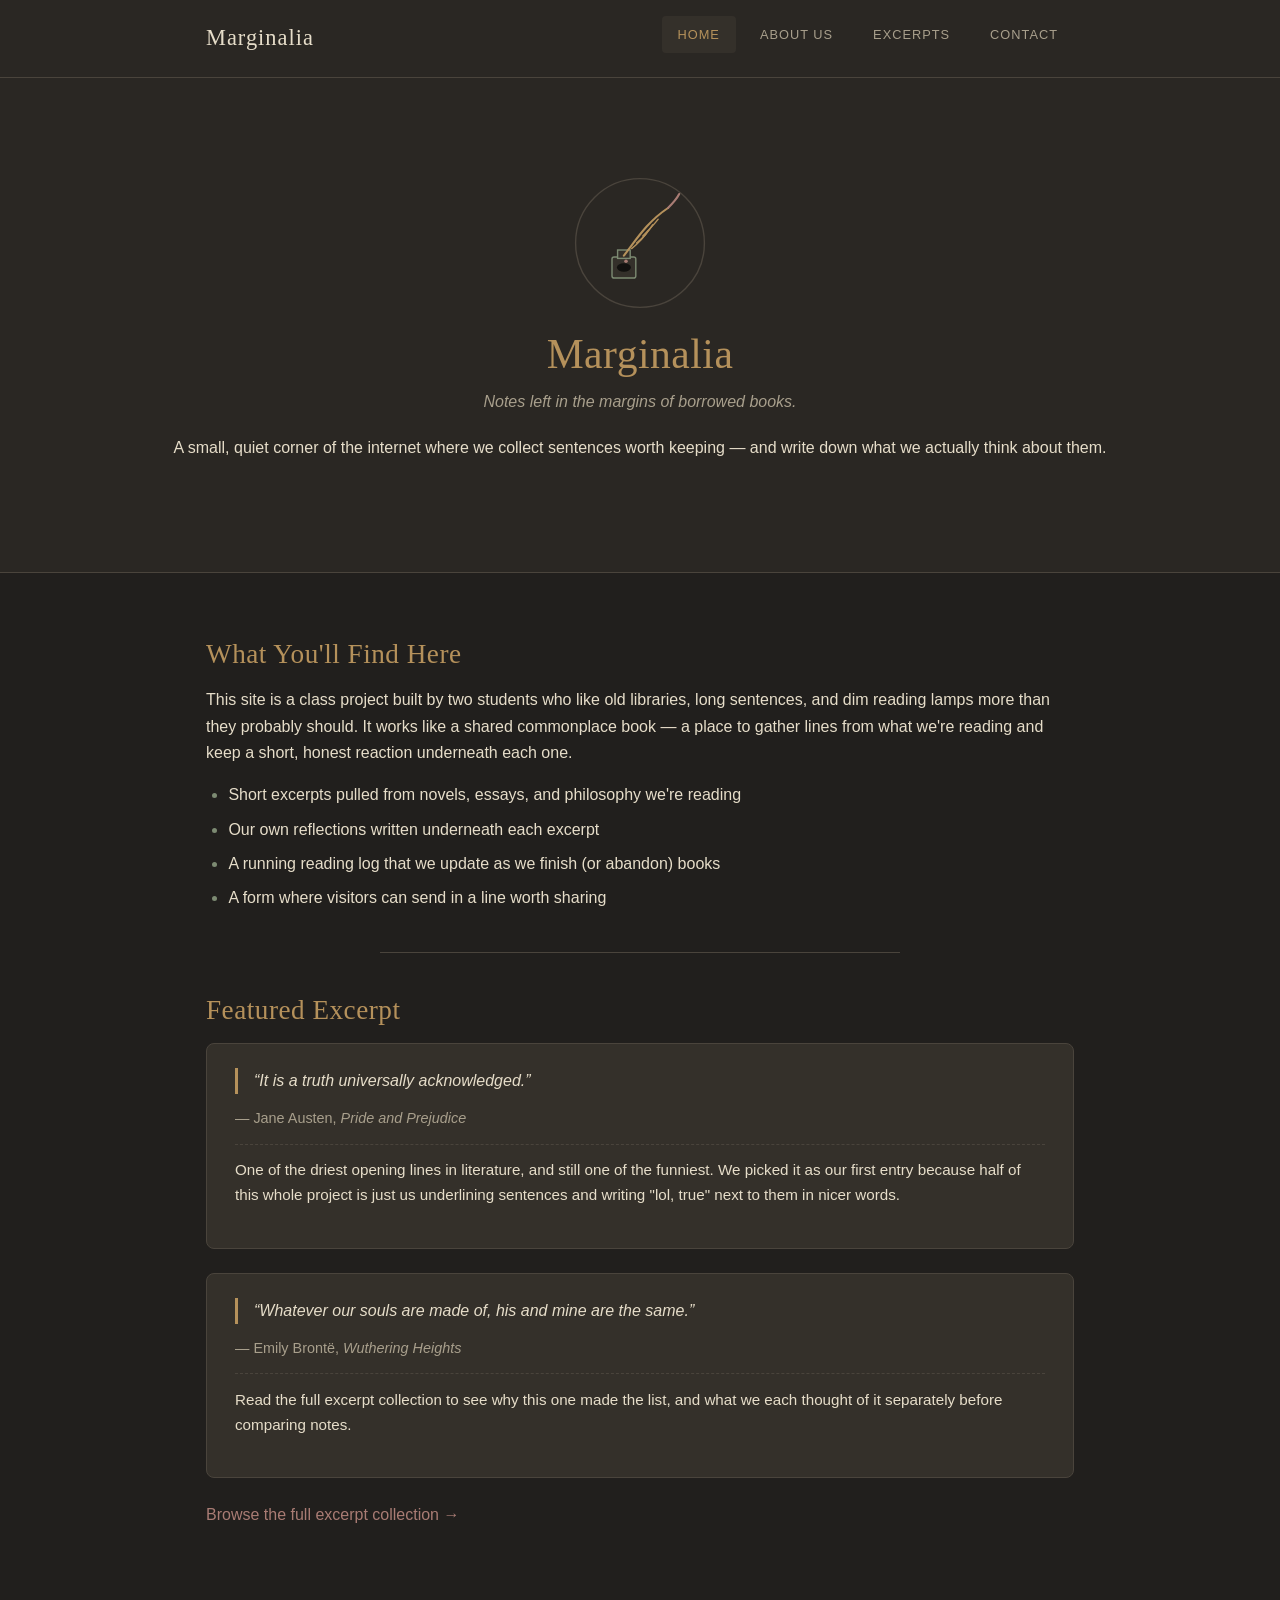
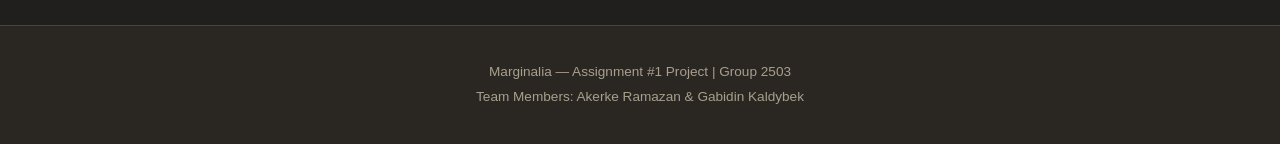
==== index.html @ 623434b5 "Add files via upload" ====
<!DOCTYPE html>
<html lang="en">
<head>
  <!-- Assignment #1: HTML & CSS Basics | Team: Marginalia | Group 2503
       Page created by: Akerke Ramazan -->
  <meta charset="UTF-8">
  <meta name="viewport" content="width=device-width, initial-scale=1.0">
  <title>Marginalia — A Book Excerpt Journal</title>
  <link rel="stylesheet" href="css/style.css">
</head>
<body>

  <header class="site-header">
    <div class="container header-inner">
      <a href="index.html" id="site-title">Marginalia</a>
      <nav>
        <ul class="nav-menu">
          <li><a href="index.html" class="active">Home</a></li>
          <li><a href="about.html">About Us</a></li>
          <li><a href="excerpts.html">Excerpts</a></li>
          <li><a href="contact.html">Contact</a></li>
        </ul>
      </nav>
    </div>
  </header>

  <section id="hero">
    <img src="images/quill-illustration.svg" alt="Illustration of a quill pen resting beside an ink bottle" width="140" height="140">
    <h1>Marginalia</h1>
    <p class="tagline">Notes left in the margins of borrowed books.</p>
    <p>A small, quiet corner of the internet where we collect sentences worth keeping —
      and write down what we actually think about them.</p>
  </section>

  <main class="container">

    <section>
      <h2>What You'll Find Here</h2>
      <p>This site is a class project built by two students who like old libraries,
        long sentences, and dim reading lamps more than they probably should.
        It works like a shared commonplace book — a place to gather lines from what
        we're reading and keep a short, honest reaction underneath each one.</p>
      <ul>
        <li>Short excerpts pulled from novels, essays, and philosophy we're reading</li>
        <li>Our own reflections written underneath each excerpt</li>
        <li>A running reading log that we update as we finish (or abandon) books</li>
        <li>A form where visitors can send in a line worth sharing</li>
      </ul>
    </section>

    <hr class="section-divider">

    <section>
      <h2>Featured Excerpt</h2>
      <div class="card excerpt-card">
        <blockquote>&ldquo;It is a truth universally acknowledged.&rdquo;</blockquote>
        <p class="source">— Jane Austen, <em>Pride and Prejudice</em></p>
        <p class="reflection">One of the driest opening lines in literature, and still one of
          the funniest. We picked it as our first entry because half of this whole project
          is just us underlining sentences and writing "lol, true" next to them in nicer words.</p>
      </div>

      <div class="card excerpt-card">
        <blockquote>&ldquo;Whatever our souls are made of, his and mine are the same.&rdquo;</blockquote>
        <p class="source">— Emily Brontë, <em>Wuthering Heights</em></p>
        <p class="reflection">Read the full excerpt collection to see why this one made the
          list, and what we each thought of it separately before comparing notes.</p>
      </div>

      <p><a href="excerpts.html">Browse the full excerpt collection &rarr;</a></p>
    </section>

  </main>

  <footer>
    <p>Marginalia — Assignment #1 Project | Group 2503</p>
    <p>Team Members: Akerke Ramazan &amp; Gabidin Kaldybek</p>
  </footer>

</body>
</html>
---- css/style.css ----
/* ==========================================================================
   Marginalia — shared stylesheet
   Assignment #1: HTML & CSS Basics | Group 2503
   Theme: Dark Academia x Morandi palette
   ========================================================================== */

/* ---- 1. Colour palette & shared variables ------------------------------ */
:root {
  --bg: #211f1d;
  --bg-alt: #2a2723;
  --surface: #34302a;
  --border: #4a443c;
  --text: #e6ddc9;
  --text-muted: #a89f8c;
  --accent-gold: #b5915b;
  --accent-gold-dark: #8f7248;
  --accent-sage: #7c8a72;
  --accent-rose: #a97c74;

  --font-heading: Georgia, 'Times New Roman', Times, serif;
  --font-body: 'Segoe UI', Tahoma, Verdana, sans-serif;
}

/* ---- 2. Element (global) selectors -------------------------------------- */
* {
  box-sizing: border-box;
}

body {
  margin: 0;
  background-color: var(--bg);
  color: var(--text);
  font-family: var(--font-body);
  line-height: 1.65;
}

h1, h2, h3 {
  font-family: var(--font-heading);
  color: var(--accent-gold);
  font-weight: 400;
  letter-spacing: 0.5px;
  line-height: 1.25;
}

h1 { font-size: 2.6rem; margin: 0 0 0.5rem; }
h2 { font-size: 1.7rem; margin: 2rem 0 1rem; }
h3 { font-size: 1.2rem; margin: 1.2rem 0 0.6rem; color: var(--accent-sage); }

p { margin: 0 0 1rem; color: var(--text); }

a {
  color: var(--accent-rose);
  text-decoration: none;
  transition: color 0.2s ease;
}

a:hover {
  color: var(--accent-gold);
  text-decoration: underline;
}

img { max-width: 100%; display: block; }

ul, ol { margin: 0 0 1.2rem; padding-left: 1.4rem; }
ul li, ol li { margin-bottom: 0.5rem; }
ul li::marker { color: var(--accent-sage); }
ol li::marker { color: var(--accent-gold); font-weight: bold; }

table {
  width: 100%;
  border-collapse: collapse;
  margin: 1.5rem 0 2.5rem;
  background-color: var(--bg-alt);
}

th, td {
  border: 1px solid var(--border);
  padding: 0.75rem 1rem;
  text-align: left;
}

th {
  font-family: var(--font-heading);
  color: var(--accent-gold);
  background-color: var(--surface);
}

tr:nth-child(even) td { background-color: rgba(255, 255, 255, 0.03); }

blockquote {
  margin: 0 0 0.8rem;
  padding-left: 1rem;
  border-left: 3px solid var(--accent-gold);
  font-style: italic;
  color: var(--text);
}

/* ---- 3. Layout helpers (box model + mixed units) ------------------------ */
.container {
  width: 90%;
  max-width: 900px;
  margin: 0 auto;
  padding: 2rem 1rem;
}

.section-divider {
  width: 60%;
  height: 1px;
  margin: 2.5rem auto;
  background-color: var(--border);
  border: none;
}

/* ---- 4. Class selectors: reusable components ---------------------------- */
.tagline {
  color: var(--text-muted);
  font-style: italic;
  margin-bottom: 1.2rem;
}

.card {
  background-color: var(--surface);
  border: 1px solid var(--border);
  border-radius: 8px;
  padding: 1.5rem 1.75rem;
  margin-bottom: 1.5rem;
}

.excerpt-card .source {
  color: var(--text-muted);
  font-size: 0.9rem;
  margin-bottom: 0.8rem;
}

.excerpt-card .reflection {
  border-top: 1px dashed var(--border);
  padding-top: 0.8rem;
  margin-top: 0.8rem;
  font-size: 0.95rem;
}

.highlight {
  color: var(--accent-gold);
  font-weight: bold;
}

.avatar {
  width: 140px;
  height: 140px;
  border-radius: 50%;
  object-fit: cover;
  border: 3px solid var(--accent-gold);
  margin: 0 auto 1rem;
}

.team-grid {
  display: flex;
  flex-wrap: wrap;
  gap: 2rem;
  justify-content: center;
}

.team-card {
  flex: 1 1 260px;
  max-width: 320px;
  text-align: center;
}

.tag-list {
  display: flex;
  flex-wrap: wrap;
  gap: 0.6rem;
  list-style: none;
  padding-left: 0;
}

.tag-list li {
  background-color: var(--surface);
  border: 1px solid var(--border);
  color: var(--accent-sage);
  padding: 0.35rem 0.9rem;
  border-radius: 999px;
  font-size: 0.85rem;
  margin: 0;
}

/* ---- 5. ID selectors: unique page landmarks ------------------------------ */
#site-title {
  font-family: var(--font-heading);
  font-size: 1.4rem;
  color: var(--text);
  letter-spacing: 1px;
}

#site-title:hover { color: var(--accent-gold); text-decoration: none; }

#hero {
  min-height: 55vh;
  padding: 4rem 2rem;
  display: flex;
  flex-direction: column;
  justify-content: center;
  align-items: center;
  text-align: center;
  background-color: var(--bg-alt);
  border-bottom: 1px solid var(--border);
}

#hero img { margin-bottom: 1rem; }

#about-team { background-color: var(--bg-alt); }

#contact-form {
  background-color: var(--surface);
  border: 1px solid var(--border);
  border-radius: 8px;
  padding: 2rem;
}

#excerpts-table th:first-child { width: 30%; }

/* ---- 6. Header / navigation (descendant selectors) ----------------------- */
.site-header {
  background-color: var(--bg-alt);
  border-bottom: 1px solid var(--border);
  position: sticky;
  top: 0;
  z-index: 10;
}

.header-inner {
  display: flex;
  justify-content: space-between;
  align-items: center;
  padding-top: 1rem;
  padding-bottom: 1rem;
}

.nav-menu {
  display: flex;
  gap: 0.5rem;
  list-style: none;
  margin: 0;
  padding: 0;
}

.nav-menu a {
  display: inline-block;
  padding: 0.5rem 1rem;
  color: var(--text-muted);
  text-transform: uppercase;
  font-size: 0.8rem;
  letter-spacing: 1px;
  border-radius: 4px;
}

.nav-menu a:hover,
.nav-menu a.active {
  background-color: var(--surface);
  color: var(--accent-gold);
  text-decoration: none;
}

/* ---- 7. Forms & UI components -------------------------------------------- */
.form-group { margin-bottom: 1.3rem; }

.form-group label {
  display: block;
  margin-bottom: 0.4rem;
  color: var(--text-muted);
  font-size: 0.9rem;
}

input[type="text"],
input[type="email"],
select,
textarea {
  width: 100%;
  padding: 0.65rem 0.85rem;
  background-color: var(--bg);
  border: 1px solid var(--border);
  border-radius: 4px;
  color: var(--text);
  font-family: var(--font-body);
  font-size: 1rem;
}

textarea { min-height: 120px; resize: vertical; }

input[type="text"]:focus,
input[type="email"]:focus,
select:focus,
textarea:focus {
  outline: none;
  border-color: var(--accent-gold);
  box-shadow: 0 0 0 3px rgba(181, 145, 91, 0.22);
}

.radio-group { display: flex; flex-wrap: wrap; gap: 1.2rem; }
.radio-group label { display: flex; align-items: center; gap: 0.4rem; color: var(--text); font-size: 0.95rem; }

button, input[type="submit"] {
  background-color: var(--accent-gold);
  color: var(--bg);
  border: none;
  padding: 0.75rem 2rem;
  border-radius: 4px;
  font-size: 1rem;
  font-weight: bold;
  letter-spacing: 0.5px;
  cursor: pointer;
  transition: background-color 0.2s ease;
}

button:hover, input[type="submit"]:hover {
  background-color: var(--accent-gold-dark);
}

/* ---- 8. Footer ------------------------------------------------------------ */
footer {
  background-color: var(--bg-alt);
  border-top: 1px solid var(--border);
  text-align: center;
  padding: 2rem 1rem;
  margin-top: 3rem;
  color: var(--text-muted);
  font-size: 0.85rem;
}

footer p { margin: 0.2rem 0; color: var(--text-muted); }

/* ---- 9. Small screens ----------------------------------------------------- */
@media (max-width: 600px) {
  .header-inner { flex-direction: column; gap: 0.8rem; }
  h1 { font-size: 2rem; }
  #hero { min-height: 40vh; padding: 2.5rem 1rem; }
}
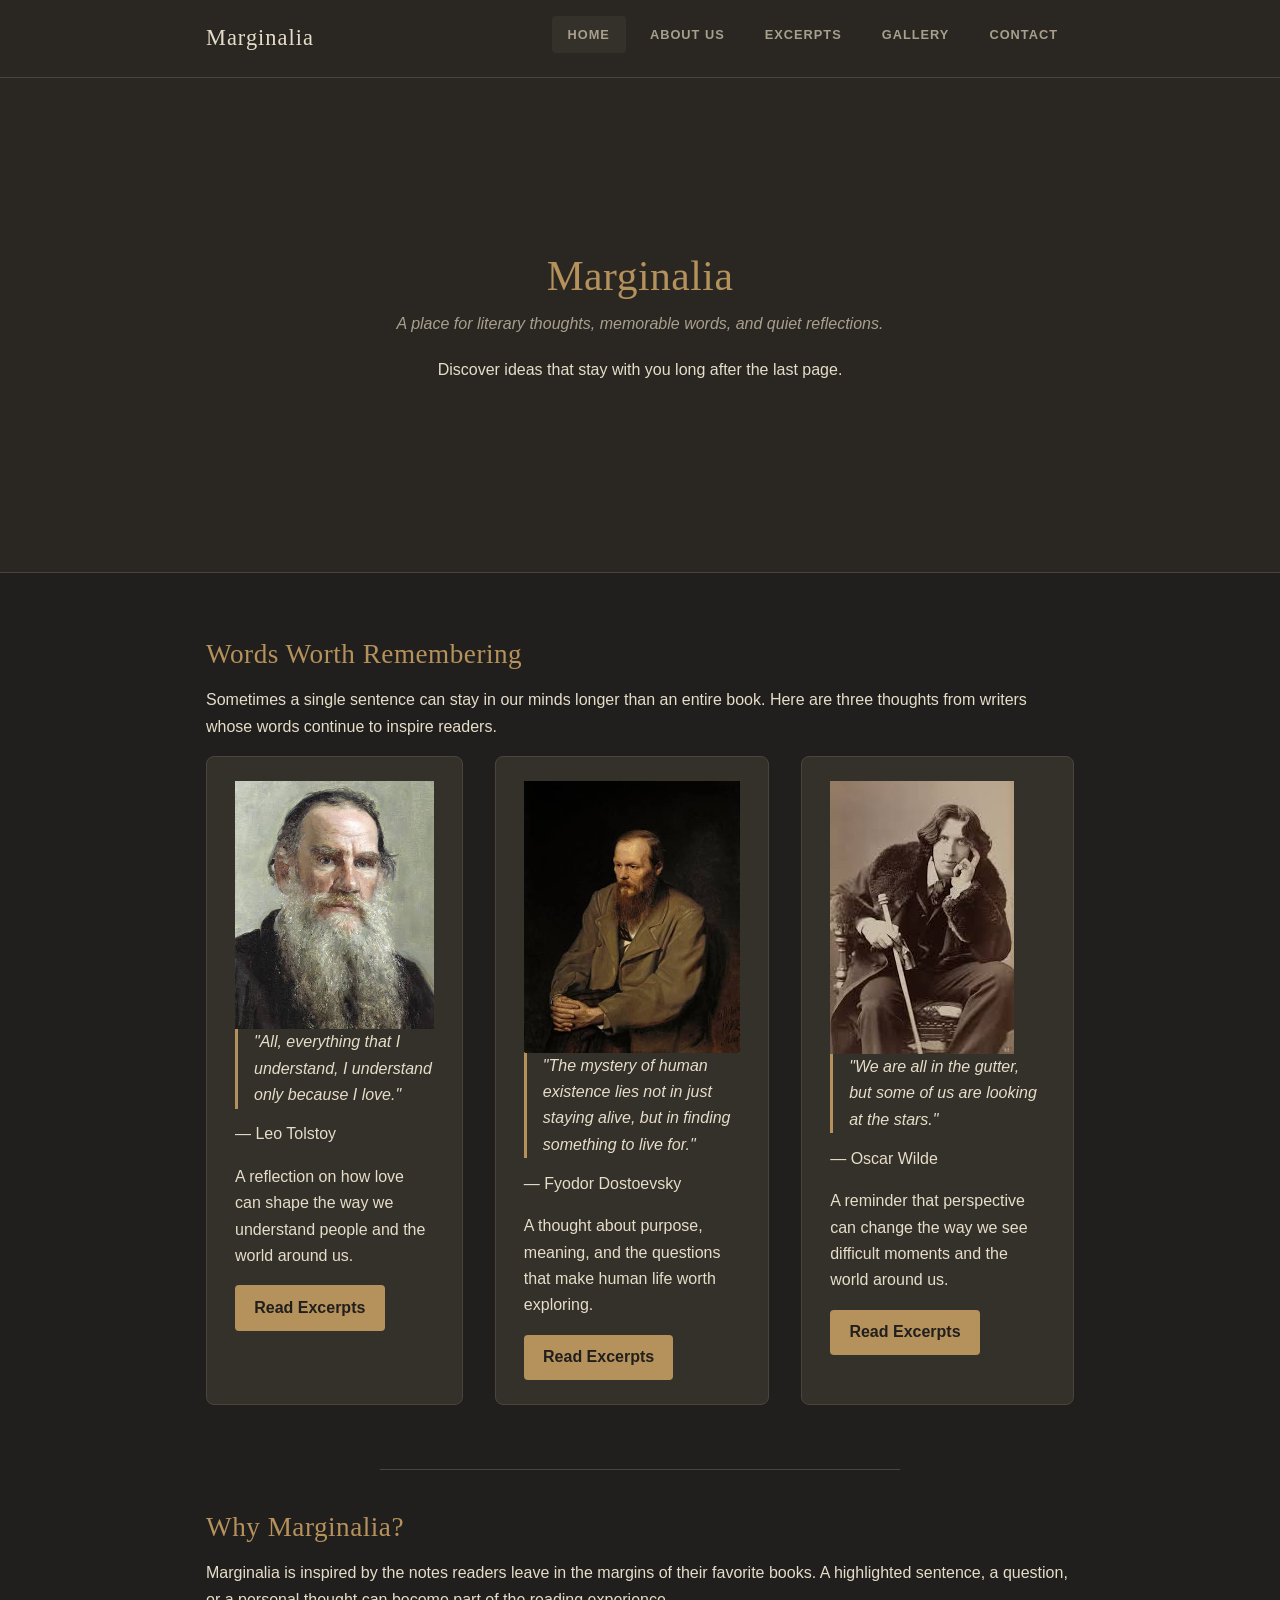
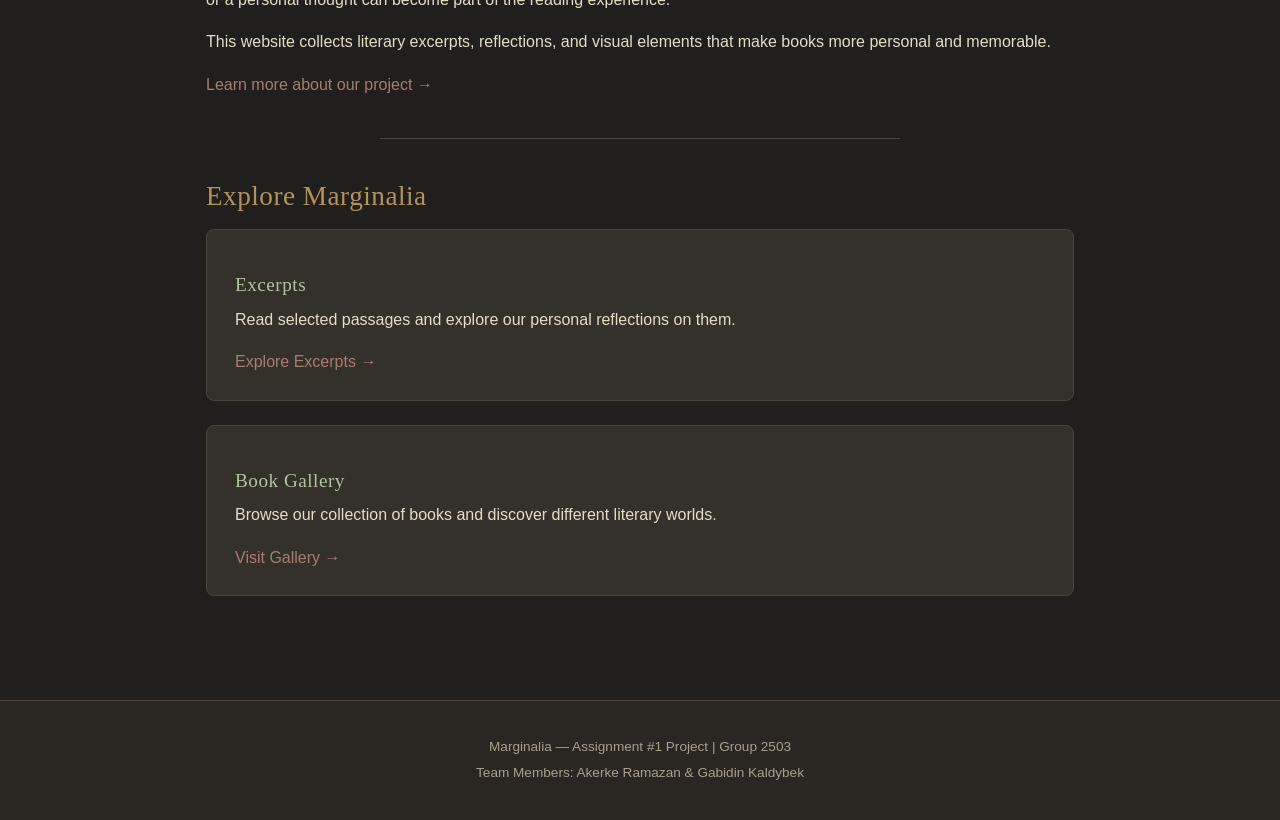
==== commit d043d82f: "Add files via upload" ====
--- a/index.html
+++ b/index.html
@@ -1,81 +1,103 @@
 <!DOCTYPE html>
 <html lang="en">
 <head>
-  <!-- Assignment #1: HTML & CSS Basics | Team: Marginalia | Group 2503
-       Page created by: Akerke Ramazan -->
-  <meta charset="UTF-8">
-  <meta name="viewport" content="width=device-width, initial-scale=1.0">
-  <title>Marginalia — A Book Excerpt Journal</title>
-  <link rel="stylesheet" href="css/style.css">
+    <meta charset="UTF-8">
+    <meta name="viewport" content="width=device-width, initial-scale=1.0">
+
+    <title>Marginalia — A Place for Literary Thoughts</title>
+
+    <meta
+        name="description"
+        content="Marginalia is a literary space for quotes, reflections, excerpts, and ideas from books."
+    >
+
+    <link rel="stylesheet" href="css/style.css">
 </head>
+
 <body>
-
-  <header class="site-header">
-    <div class="container header-inner">
-      <a href="index.html" id="site-title">Marginalia</a>
-      <nav>
+	<header class="site-header">
+		<div class="container header-inner">
+			<a href="index.html" id="site-title">Marginalia</a>
+			<nav>
         <ul class="nav-menu">
-          <li><a href="index.html" class="active">Home</a></li>
-          <li><a href="about.html">About Us</a></li>
-          <li><a href="excerpts.html">Excerpts</a></li>
-          <li><a href="contact.html">Contact</a></li>
+          <li><b><a href="index.html" class="active">Home</a></b></li>
+          <li><b><a href="about.html" >About Us</a></b></li>
+          <li><b><a href="excerpts.html">Excerpts</a></b></li>
+          <li><b><a href="gallery.html" >Gallery</a></b></li>
+          <li><b><a href="contact.html" >Contact</a></b></li>
         </ul>
       </nav>
-    </div>
-  </header>
+		</div>
+	</header>
+	<section id="hero">
+		<h1>Marginalia</h1>
+		<p class="tagline">A place for literary thoughts, memorable words, and quiet reflections.</p>
+		<p>Discover ideas that stay with you long after the last page.</p>
+	</section>
+	<main>
+		<div class="container">
+			<section>
+				<h2>Words Worth Remembering</h2>
+				<p>Sometimes a single sentence can stay in our minds longer than an entire book. Here are three thoughts from writers whose words continue to inspire readers.</p>
+				<div class="card-row">
+					<div class="quote-card card">
+						<img src="images/leo-tolstoy.jpg" alt="Portrait of Leo Tolstoy" class="author-photo">
+						<div class="quote-card-content">
+							<blockquote>"All, everything that I understand, I understand only because I love."</blockquote>
+							<p class="quote-author">— Leo Tolstoy</p>
+							<p>A reflection on how love can shape the way we understand people and the world around us.</p>
+							<a href="excerpts.html" class="card-button">Read Excerpts</a>
+						</div>
+					</div>
+					<div class="quote-card card">
+						<img src="images/fyodor-dostoevsky.jpg" alt="Portrait of Fyodor Dostoevsky" class="author-photo">
+						<div class="quote-card-content">
+							<blockquote>"The mystery of human existence lies not in just staying alive, but in finding something to live for."</blockquote>
+							<p class="quote-author">— Fyodor Dostoevsky</p>
+							<p>A thought about purpose, meaning, and the questions that make human life worth exploring.</p>
+							<a href="excerpts.html" class="card-button">Read Excerpts</a>
+						</div>
+					</div>
+					<div class="quote-card card">
+						<img src="images/oscar-wilde.jpg" alt="Portrait of Oscar Wilde" class="author-photo">
+						<div class="quote-card-content">
+							<blockquote>"We are all in the gutter, but some of us are looking at the stars."</blockquote>
+							<p class="quote-author">— Oscar Wilde</p>
+							<p>A reminder that perspective can change the way we see difficult moments and the world around us.</p>
+							<a href="excerpts.html" class="card-button">Read Excerpts</a>
+						</div>
+					</div>
+				</div>
+			</section>
+			<hr class="section-divider">
+			<section>
+				<h2>Why Marginalia?</h2>
+				<p>Marginalia is inspired by the notes readers leave in the margins of their favorite books. A highlighted sentence, a question, or a personal thought can become part of the reading experience.</p>
+				<p>This website collects literary excerpts, reflections, and visual elements that make books more personal and memorable.</p>
+				<a href="about.html">Learn more about our project →</a>
+			</section>
+			<hr class="section-divider">
+			<section>
+				<h2>Explore Marginalia</h2>
+				<div class="card">
+					<h3>Excerpts</h3>
+					<p>Read selected passages and explore our personal reflections on them.</p>
+					<a href="excerpts.html">Explore Excerpts →</a>
+				</div>
+				<div class="card">
+					<h3>Book Gallery</h3>
+					<p>Browse our collection of books and discover different literary worlds.</p>
+					<a href="gallery.html">Visit Gallery →</a>
+				</div>
+			</section>
+		</div>
+	</main>
 
-  <section id="hero">
-    <img src="images/quill-illustration.svg" alt="Illustration of a quill pen resting beside an ink bottle" width="140" height="140">
-    <h1>Marginalia</h1>
-    <p class="tagline">Notes left in the margins of borrowed books.</p>
-    <p>A small, quiet corner of the internet where we collect sentences worth keeping —
-      and write down what we actually think about them.</p>
-  </section>
-
-  <main class="container">
-
-    <section>
-      <h2>What You'll Find Here</h2>
-      <p>This site is a class project built by two students who like old libraries,
-        long sentences, and dim reading lamps more than they probably should.
-        It works like a shared commonplace book — a place to gather lines from what
-        we're reading and keep a short, honest reaction underneath each one.</p>
-      <ul>
-        <li>Short excerpts pulled from novels, essays, and philosophy we're reading</li>
-        <li>Our own reflections written underneath each excerpt</li>
-        <li>A running reading log that we update as we finish (or abandon) books</li>
-        <li>A form where visitors can send in a line worth sharing</li>
-      </ul>
-    </section>
-
-    <hr class="section-divider">
-
-    <section>
-      <h2>Featured Excerpt</h2>
-      <div class="card excerpt-card">
-        <blockquote>&ldquo;It is a truth universally acknowledged.&rdquo;</blockquote>
-        <p class="source">— Jane Austen, <em>Pride and Prejudice</em></p>
-        <p class="reflection">One of the driest opening lines in literature, and still one of
-          the funniest. We picked it as our first entry because half of this whole project
-          is just us underlining sentences and writing "lol, true" next to them in nicer words.</p>
-      </div>
-
-      <div class="card excerpt-card">
-        <blockquote>&ldquo;Whatever our souls are made of, his and mine are the same.&rdquo;</blockquote>
-        <p class="source">— Emily Brontë, <em>Wuthering Heights</em></p>
-        <p class="reflection">Read the full excerpt collection to see why this one made the
-          list, and what we each thought of it separately before comparing notes.</p>
-      </div>
-
-      <p><a href="excerpts.html">Browse the full excerpt collection &rarr;</a></p>
-    </section>
-
-  </main>
-
-  <footer>
+   <footer>
     <p>Marginalia — Assignment #1 Project | Group 2503</p>
     <p>Team Members: Akerke Ramazan &amp; Gabidin Kaldybek</p>
   </footer>
 
+
 </body>
-</html>
+</html>
--- a/css/style.css
+++ b/css/style.css
@@ -1,10 +1,3 @@
-/* ==========================================================================
-   Marginalia — shared stylesheet
-   Assignment #1: HTML & CSS Basics | Group 2503
-   Theme: Dark Academia x Morandi palette
-   ========================================================================== */
-
-/* ---- 1. Colour palette & shared variables ------------------------------ */
 :root {
   --bg: #211f1d;
   --bg-alt: #2a2723;
@@ -14,14 +7,13 @@
   --text-muted: #a89f8c;
   --accent-gold: #b5915b;
   --accent-gold-dark: #8f7248;
-  --accent-sage: #7c8a72;
+  --accent-sage: #b1c5a3;
   --accent-rose: #a97c74;
 
   --font-heading: Georgia, 'Times New Roman', Times, serif;
   --font-body: 'Segoe UI', Tahoma, Verdana, sans-serif;
 }
 
-/* ---- 2. Element (global) selectors -------------------------------------- */
 * {
   box-sizing: border-box;
 }
@@ -95,7 +87,6 @@
   color: var(--text);
 }
 
-/* ---- 3. Layout helpers (box model + mixed units) ------------------------ */
 .container {
   width: 90%;
   max-width: 900px;
@@ -111,7 +102,6 @@
   border: none;
 }
 
-/* ---- 4. Class selectors: reusable components ---------------------------- */
 .tagline {
   color: var(--text-muted);
   font-style: italic;
@@ -125,6 +115,71 @@
   padding: 1.5rem 1.75rem;
   margin-bottom: 1.5rem;
 }
+
+.card-row {
+  display: flex;
+  gap: 2rem;
+  align-items: stretch;
+}
+.card-button {
+  display: inline-block;
+  align-self: flex-start;
+  margin-top: auto;
+  padding: 0.6rem 1.2rem;
+
+  background-color: var(--accent-gold);
+  color: var(--bg);
+
+  border-radius: 4px;
+  font-weight: bold;
+  text-decoration: none;
+
+  transition: transform 0.2s ease, background-color 0.2s ease;
+}
+
+.card-button:hover {
+  background-color: var(--accent-gold-dark);
+  color: var(--bg);
+  text-decoration: none;
+  transform: translateY(-2px);
+}
+
+.book-card {
+  flex: 1;
+  display: flex;
+  flex-direction: column;
+  margin-bottom: 0;
+  transition: transform 0.3s ease, box-shadow 0.3s ease;
+}
+
+ .book-card:hover {
+  transform: translateY(-6px);
+  box-shadow: 0 12px 25px rgba(0, 0, 0, 0.4);
+}
+
+.book-card img {
+  width: 100%;
+  height: 220px;
+  object-fit: cover;
+  border-radius: 6px;
+  margin-bottom: 1rem;
+}
+
+.book-card-content {
+  display: flex;
+  flex-direction: column;
+  flex: 1;
+}
+
+.book-card h3 {
+  margin-top: 0;
+}
+
+.book-author {
+  color: var(--text-muted);
+  font-style: italic;
+  margin-bottom: 0.8rem;
+}  
 
 .excerpt-card .source {
   color: var(--text-muted);
@@ -158,14 +213,28 @@
   flex-wrap: wrap;
   gap: 2rem;
   justify-content: center;
+  align-items: stretch; 
 }
 
 .team-card {
   flex: 1 1 260px;
   max-width: 320px;
   text-align: center;
-}
-
+  display: flex;         
+  flex-direction: column;
+  justify-content: space-between; 
+  padding: 2rem;
+  background-color: var(--bg-alt);
+  border-radius: 8px;
+  border: 1px solid var(--border);
+  transition: transform 0.3s ease, box-shadow 0.3s ease; 
+}
+
+
+.team-card:hover {
+  transform: translateY(-6px);
+  box-shadow: 0 10px 25px rgba(0, 0, 0, 0.4); 
+}
 .tag-list {
   display: flex;
   flex-wrap: wrap;
@@ -184,7 +253,6 @@
   margin: 0;
 }
 
-/* ---- 5. ID selectors: unique page landmarks ------------------------------ */
 #site-title {
   font-family: var(--font-heading);
   font-size: 1.4rem;
@@ -219,7 +287,6 @@
 
 #excerpts-table th:first-child { width: 30%; }
 
-/* ---- 6. Header / navigation (descendant selectors) ----------------------- */
 .site-header {
   background-color: var(--bg-alt);
   border-bottom: 1px solid var(--border);
@@ -257,11 +324,10 @@
 .nav-menu a:hover,
 .nav-menu a.active {
   background-color: var(--surface);
-  color: var(--accent-gold);
+  color: var(--text-muted);
   text-decoration: none;
 }
 
-/* ---- 7. Forms & UI components -------------------------------------------- */
 .form-group { margin-bottom: 1.3rem; }
 
 .form-group label {
@@ -316,7 +382,6 @@
   background-color: var(--accent-gold-dark);
 }
 
-/* ---- 8. Footer ------------------------------------------------------------ */
 footer {
   background-color: var(--bg-alt);
   border-top: 1px solid var(--border);
@@ -329,9 +394,228 @@
 
 footer p { margin: 0.2rem 0; color: var(--text-muted); }
 
-/* ---- 9. Small screens ----------------------------------------------------- */
 @media (max-width: 600px) {
-  .header-inner { flex-direction: column; gap: 0.8rem; }
-  h1 { font-size: 2rem; }
-  #hero { min-height: 40vh; padding: 2.5rem 1rem; }
-}
+  .header-inner {
+    flex-direction: column;
+    gap: 0.8rem;
+  }
+
+  .card-row {
+    flex-direction: column;
+  }
+
+  h1 {
+    font-size: 2rem;
+  }
+
+  #hero {
+    min-height: 40vh;
+    padding: 2.5rem 1rem;
+  }
+}
+.gallery-grid {
+    display: grid;
+    grid-template-columns: repeat(3, 1fr);
+    gap: 2rem;
+}
+
+.gallery-card {
+    position: relative;
+    height: 400px;
+    overflow: hidden;
+    border-radius: 12px;
+    cursor: pointer;
+    background-color: var(--bg-alt);
+}
+
+.gallery-card img {
+    width: 100%;
+    height: 100%;
+    object-fit: cover;
+    display: block;
+    transition: transform 0.5s ease;
+}
+
+.gallery-overlay {
+    position: absolute;
+    inset: 0;
+
+    display: flex;
+    flex-direction: column;
+    justify-content: center;
+    align-items: center;
+
+    text-align: center;
+    padding: 2rem;
+
+    background: rgba(0, 0, 0, 0.75);
+    color: white;
+
+    opacity: 0;
+    transition: opacity 0.4s ease;
+}
+
+.gallery-overlay h3 {
+    margin: 0 0 0.5rem;
+}
+
+.gallery-overlay h4 {
+    margin: 0 0 1rem;
+    font-style: italic;
+    font-weight: normal;
+}
+
+.gallery-overlay p {
+    margin: 0;
+    max-width: 300px;
+}
+
+.gallery-card:hover img {
+    transform: scale(1.08);
+}
+
+.gallery-card:hover .gallery-overlay {
+    opacity: 1;
+}
+
+@media (max-width: 800px) {
+    .gallery-grid {
+        grid-template-columns: repeat(2, 1fr);
+    }
+}
+
+@media (max-width: 550px) {
+    .gallery-grid {
+        grid-template-columns: 1fr;
+    }
+}
+
+
+.page-layout {
+    display: grid;
+    grid-template-columns: 220px 1fr;
+    grid-template-rows: auto 1fr auto;
+
+    grid-template-areas:
+        "header header"
+        "sidebar main"
+        "footer footer";
+
+    min-height: 100vh;
+}
+.page-layout .site-header {
+    grid-area: header;
+}
+
+.page-layout .sidebar {
+    grid-area: sidebar;
+}
+
+.page-layout main {
+    grid-area: main;
+}
+
+.page-layout footer {
+    grid-area: footer;
+}
+.sidebar {
+    background-color: var(--bg-alt);
+    border-right: 1px solid var(--border);
+    padding: 2rem 1.5rem;
+}
+
+.sidebar h3 {
+    margin-top: 0;
+}
+
+.sidebar ul {
+    list-style: none;
+    padding: 0;
+}
+
+.sidebar li {
+    margin-bottom: 0.8rem;
+}
+
+.page-layout {
+  min-height: 100vh;
+  display: grid;
+  grid-template-columns: 220px 1fr;
+  grid-template-rows: auto 1fr auto;
+  grid-template-areas:
+    "header header"
+    "sidebar main"
+    "footer footer";
+}
+
+.site-header {
+  grid-area: header;
+}
+
+.sidebar {
+  grid-area: sidebar;
+  padding: 30px 20px;
+  border-right: 1px solid #ddd;
+}
+
+.main-content {
+  grid-area: main;
+}
+
+footer {
+  grid-area: footer;
+}
+
+.sidebar-label {
+  margin-bottom: 10px;
+  font-size: 12px;
+  letter-spacing: 2px;
+}
+
+.sidebar h2 {
+  margin-bottom: 20px;
+}
+
+.fun-fact {
+  display: flex;
+  gap: 10px;
+  padding: 12px 0;
+  border-top: 1px solid #ddd;
+}
+
+.fun-fact span {
+  font-size: 12px;
+}
+
+.fun-fact p {
+  margin: 0;
+  line-height: 1.5;
+}
+
+.sidebar-bottom {
+  margin-top: 25px;
+  padding-top: 15px;
+  border-top: 1px solid #ddd;
+}
+
+.sidebar-bottom p {
+  margin: 0;
+  line-height: 1.7;
+}
+
+@media (max-width: 800px) {
+  .page-layout {
+    grid-template-columns: 1fr;
+    grid-template-rows: auto auto 1fr auto;
+    grid-template-areas:
+      "header"
+      "sidebar"
+      "main"
+      "footer";
+  }
+
+  .sidebar {
+    border-right: none;
+    border-bottom: 1px solid #ddd;
+  }
+}
